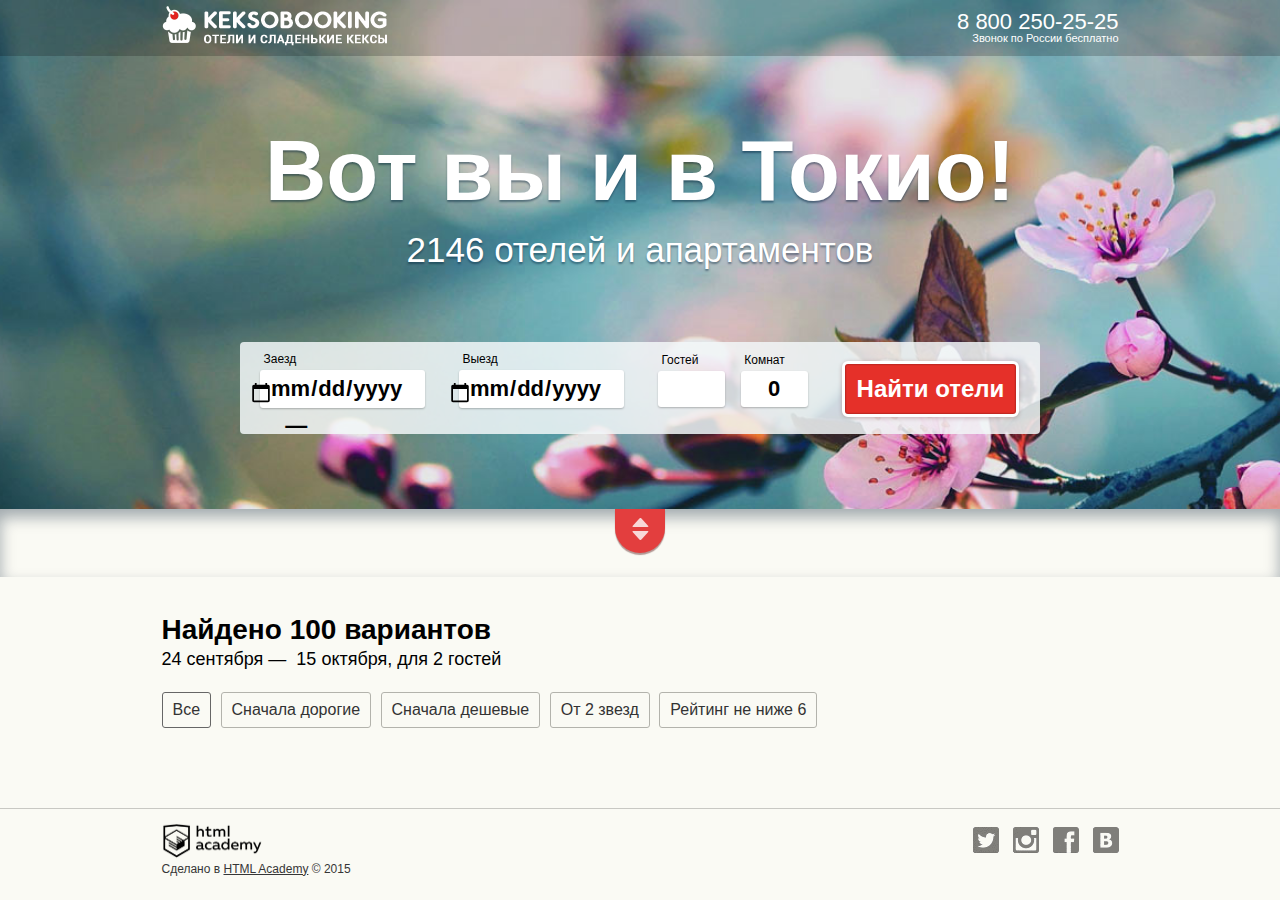
==== index.html @ b2d65ecd "Changes_Lesson7" ====
<!DOCTYPE html>
<html>
<head>
  <meta charset="utf-8">
  <link rel="stylesheet" href="css/main.css" media="screen" title="no title" charset="utf-8">
  <title>Кексобукинг. Отели в Токио</title>
</head>
   <body>

      <header class="header">
        <div class="center-wrapper clearfix">
          <a href="#" class="logo-link"><img src="img/logo.png" class="header-logo" width="225" height="40" alt="Keksobooking. Отели и сладенькие кексы" /></a>
          <div class="header-phone">
            <div class="header-phone-number">8 800 250-25-25</div>
            <div class="header-phone-comment">Звонок по России бесплатно</div>
          </div>
        </div>
      </header>

      <div class="welcome">
        <h1 class="welcome-title">Вот вы и в Токио!</h1>
        <div class="welcome-stats"><span class="welcome-stats-hotelscount">2146</span> отелей и апартаментов</div>
        <form class="searchform" method="get" id="searchform">
          <div class="searchform-group searchform-dates">
            <label class="searchform-label" for="date-from">Заезд</label>
            <input type="date" id="date-from" class="searchform-field searchform-dates-field-from" name="from" required>

            <label class="searchform-label" for="date-to">Выезд</label>
            <input type="date" id="date-to" class="searchform-field searchform-dates-field-to" name="to" required>
          </div>

          <div class="searchform-group searchform-guests">
            <label class="searchform-label" for="searchform-guests-number">Гостей</label>
            <input type="number" id="searchform-guests-number" class="searchform-field searchform-guests-field" name="guests" min="1" required>

            <label class="searchform-label" for="searchform-guests-rooms">Комнат</label>
            <input type="number" id="searchform-guests-rooms" class="searchform-field searchform-guests-field" name="rooms" min="1" required>
          </div>

          <button type="submit" class="searchform-submit">Найти отели</button>
        </form>
      </div>

      <div class="map map-hidden">
        <span class="map-switch"></span>
        <span class="map-close"></span>
      </div>

      <main class="hotels center-wrapper">
        <div class="hotels-title">
          <div class="hotels-title-count">Найдено <span class="hotels-title-count-number">100</span> вариантов</div>
          <div class="hotels-title-dates">
            <span class="hotels-title-dates-from">24 сентября</span> — 
            <span class="hotels-title-dates-to">15 октября</span>, для <span class="hotels-title-">2</span> гостей
          </div>
        </div>

        <div class="hotels-filters">
          <div role="button" class="hotel-filter hotel-filter-selected" id="filter-all">Все</div>
          <div role="button" class="hotel-filter" id="filter-expensive">Сначала дорогие</div>
          <div role="button" class="hotel-filter" id="filter-cheap">Сначала дешевые</div>
          <div role="button" class="hotel-filter" id="filter-2stars">От 2 звезд</div>
          <div role="button" class="hotel-filter" id="filter-6rating">Рейтинг не ниже 6</div>
        </div>

        <div class="hotels-list">

        </div>
      </main>

      <footer>
        <div class="center-wrapper">
          <section class="footer-logo">
            Сделано в <a href="http://htmlacademy.ru"><img src="img/htmlacademy-logo.png" class="footer-logo-image" width="100" alt="HTML Academy" />HTML Academy</a> &copy; 2015
          </section>
          <nav class="footer-social">
            <a href="https://twitter.com/htmlacademy_ru" alt="twitter" class="footer-social-item footer-social-item-twitter">Twitter</a>
            <a href="https://www.instagram.com/htmlacademy/" alt="instagram" class="footer-social-item footer-social-item-instagram">Instagtam</a>
            <a href="https://www.facebook.com/htmlacademy" alt="facebook" class="footer-social-item footer-social-item-facebook">Facebook</a>
            <a href="https://vk.com/htmlacademy" alt="vk" class="footer-social-item footer-social-item-vk">VK</a>
          </nav>
        </div>
      </footer>

      <div class="overlays">
        <div class="gallery-overlay hidden">
          <div class="gallery-overlay-close" role="button">&times;</div>
          <div class="gallery-overlay-preview"></div>
          <div class="gallery-overlay-controls">
            <div class="gallery-overlay-control gallery-overlay-control-left"></div>
            <div class="gallery-overlay-control gallery-overlay-control-right"></div>
          </div>
        </div>
      </div>

      <template id="hotel-template" style="display: none">
        <article class="hotel">
          <span class="hotel-stars"></span>
          <h3 class="hotel-name"></h3>
          <div class="hotel-distance"><span class="hotel-distance-kilometers"></span> до центра</div>
          <span class="hotel-rating"></span>
          <span class="hotel-favourite"></span>
          <ul class="hotel-amenities">
            <!--li class="hotel-amenity hotel-amenity-wifi">Wi-Fi</li>
            <li class="hotel-amenity hotel-amenity-breakfast">Завтрак</li>
            <li class="hotel-amenity hotel-amenity-parking">Парковка</li-->
          </ul>
          <a href="#" class="hotel-price"><span class="hotel-price-value">9700</span>&nbsp;<span class="rouble">руб.</span></a>
        </article>
      </template>

      <script src="lib/cookies.js"></script>
      <!--<script src="js/form-validation.js"></script>-->
      <script src="js/form-validation-mine.js"></script>
      <!--<script src="data/hotels.js"></script>-->
      <!--<script src="data/hotels-mine.js"></script>-->
      <!--<script src="js/hotels-list.js"></script>-->
      <!--<script src="js/hotels-list-mine.js"></script>-->
      <script src="js/hotels-list-prototype.js"></script>
      <script src="js/hotel.js"></script>
      <script src="js/gallery.js"></script>

   </body>
</html>
---- css/main.css ----
@font-face {
  font-family: "ALS Rubl";
  src: url(../fonts/rouble.otf) format("opentype");
  font-style: normal;
  font-weight: normal;
}

html, body {
  margin: 0;
  padding: 0;
}

body {
  background: #fafaf4;
  font: 14px/1.3 Roboto, Arial, sans-serif;
  min-width: 980px;
}

/* Common styles. */
.center-wrapper {
  box-sizing: border-box;
  margin: 0 auto;
  max-width: 957px;
}

.clearfix::after {
  content: '';
  display: block;
  clear: both;
}

.rouble {
  display: inline-block;
  line-height: 1.2;
  overflow: hidden;
  position: relative;
  text-indent: -2em;
  top: -1px;
  vertical-align: middle;
}

.rouble::after {
  content: 'a';
  font-family: "ALS Rubl";
}

.hidden {
  display: none;
}

/* Header */
.header {
  background: rgba(0, 0, 0, 0.2);
  color: #fff;
  margin-bottom: -56px;
  position: relative;
}

.header-logo {
  float: left;
  margin-top: 6px;
}

.header-phone {
  box-sizing: border-box;
  margin-left: 225px;
  line-height: 1;
  padding: 11px 0 12px;
  text-align: right;
}

.header-phone-number {
  font-size: 22px;
}

.header-phone-comment {
  font-size: 11px;
}

/* Big welcome block. */
.welcome {
  background: #5d93a0 url('../img/welcome-overlay.jpg') no-repeat;
  background-size: cover;
  background-position: center;
  padding: 56px 0 75px;
}

.welcome-title,
.welcome-stats {
  color: #fff;
  text-align: center;
  text-shadow: 0 2px 2px rgba(2, 33, 58, 0.46);
  max-width: 800px;
}

.welcome-title {
  font-size: 85px;
  margin: 60px auto 0;
}

.welcome-stats {
  font-size: 35px;
  margin: 0 auto 70px;
}

/* Search form */
.searchform {
  background: rgba(242, 247, 248, 0.85);
  border-radius: 4px;
  box-sizing: border-box;
  margin: 0 auto;
  padding: 27px 20px 25px;
  width: 800px;
}

.searchform-group {
  border: 0;
  display: inline-block;
  margin: 0;
  padding: 0;
}

.searchform-label {
  font-size: 12px;
  margin-left: 0.3em;
  margin-top: -1.5em;
  position: absolute;
}

.searchform-field {
  border: none;
  border-radius: 3px;
  box-shadow: 0 1px 2px rgba(0, 0, 0, 0.25);
  box-sizing: border-box;
  display: inline-block;
  font: bold 22px/36px Arial, sans-serif;
  padding: 0 10px;
  vertical-align: middle;
}

.searchform-dates-field-from,
.searchform-dates-field-to {
  margin-right: 30px;
  width: 165px;
}

::-webkit-inner-spin-button {
  display: none;
}

::-webkit-calendar-picker-indicator {
  position: absolute;
  margin-left: -1em;
  margin-top: 0.4em;
}

.searchform-dates-field-from::after {
  content: '—';
  display: inline-block;
  margin-left: 0.4em;
  position: absolute;
  text-align: center;
  width: 35px;
}

.searchform-guests-field {
  text-align: center;
  width: 67px;
}

.searchform-guests-field:first-of-type {
  margin-right: 12px;
}

.searchform-submit {
  background: #e53029;
  border: solid 3px #fff;
  border-radius: 6px;
  box-shadow: 0 1px 4px rgba(108, 42, 42, 0.32),
              inset 0 0 2px rgba(0, 0, 0, 0.58);
  box-sizing: border-box;
  color: #fff;
  display: inline-block;
  font: bold 24px/48px Roboto, Arial, sans-serif;
  height: 56px;
  margin: -8px 0 -8px 30px;
  padding: 0 12px;
  vertical-align: middle;
  white-space: nowrap;
}

/* Map preview */
.map {}

.map-hidden {
  box-shadow: inset 0 8px 15px rgba(0, 26, 46, 0.36);
  height: 68px;
  position: relative;
}

.map-switch {
  background: #e33e3e url('../img/map-switch.png') 50% 40% no-repeat;
  border-radius: 0 0 25px 25px;
  box-shadow: 0 2px 1px rgba(73, 1, 1, 0.4);
  cursor: pointer;
  height: 44px;
  left: 50%;
  margin-left: -25px;
  position: absolute;
  width: 50px;
}

/* Results list. */
.hotels {
  padding-top: 25px;
}

.hotels-title,
.hotels-filters,
.hotels-list {
  clear: both;
  padding: 10px 0;
}

.hotels-title {
  margin-top: 0;
}

.hotels-title-count {
  font-size: 28px;
  font-weight: bold;
}

.hotels-title-dates {
  font-size: 18px;
}

.hotels-filters {
  clear: both;
  color: #333;
  float: left;
  font: 16px Roboto, Arial, sans-serif;
  position: relative;
  white-space: nowrap;
}

.hotel-filter {
  border: solid 1px #b3b3ac;
  border-radius: 3px;
  cursor: pointer;
  display: inline-block;
  line-height: 34px;
  margin-right: 5px;
  padding: 0 10px;
}

.hotel-filter-selected {
  border-color: #666;
  cursor: default;
}

.hotel-filter-reset {
  font-size: 14px;
  cursor: pointer;
  position: absolute;
  right: 0;
  top: -2em;
}

.hotel-filter-reset::after {
  border: solid 1px #b3b3ac;
  border-radius: 2px;
  content: '×';
  cursor: pointer;
  display: inline-block;
  font-size: 22px;
  line-height: 22px;
  margin-left: 5px;
  padding: 0;
  text-align: center;
  text-indent: -1px;
  vertical-align: middle;
  width: 22px;
}

.hotels-list {
  font-size: 0;
  margin-right: -10px;
}

/* Singular result */
.hotel {
  background-color: #e8e5dc;
  background-image: url('../img/hotel-default.jpg');
  background-position: center;
  background-repeat: no-repeat;
  border-radius: 4px;
  box-sizing: border-box;
  color: #fff;
  display: inline-block;
  font-size: 14px;
  height: 230px;
  margin-bottom: 10px;
  margin-right: 10px;
  overflow: hidden;
  position: relative;
  text-align: left;
  vertical-align: top;
  width: 312px;
}

.hotel-nophoto {
  background-image: none;
}

.hotel-nophoto::before {
  bottom: 0;
  color: #aaa8a1;
  content: 'У этого отеля пока нет фото';
  font-size: 28px;
  font-weight: bold;
  text-align: center;
  left: 0;
  line-height: 1.1;
  padding: 88px 60px 0;
  position: absolute;
  right: 0;
  top: 0;
  z-index: 0;
}

.hotel-name {
  background: rgba(0, 0, 0, 0.45);
  font-size: 16px;
  font-weight: bold;
  margin: 0;
  padding: 14px 55px 20px 10px;
}

.hotel-stars {
  background: url('../img/star-icon.png') repeat-x;
  height: 9px;
  margin-left: 8px;
  margin-top: 4px;
  min-width: 11px;
  position: absolute;
  z-index: 1;
}

.hotel-stars-two {
  width: 22px;
}

.hotel-stars-three {
  width: 33px;
}

.hotel-stars-four {
  width: 44px;
}

.hotel-stars-five {
  width: 55px;
}

.hotel-distance {
  font-size: 11px;
  margin-left: 10px;
  margin-top: -1.8em;
  position: absolute;
}

.hotel-rating {
  background: #a9a9a9;
  border-radius: 2px;
  box-sizing: border-box;
  color: #fff;
  font: bold 24px/32px Roboto, Arial, sans-serif;
  right: 42px;
  position: absolute;
  text-align: center;
  top: 11px;
  width: 48px;
}

.hotel-rating-four {
  background: #9f9fb0;
}

.hotel-rating-five {
  background: #5b9ddb;
}

.hotel-rating-six {
  background: #21aec3;
}

.hotel-rating-seven {
  background: #21c38c;
}

.hotel-rating-eight {
  background: #78bc03;
}

.hotel-rating-nine {
  background: #eb8c05;
}

.hotel-rating-none {
  box-sizing: border-box;
  font-size: 10px;
  height: 32px;
  line-height: 1.2;
  padding-top: 5px;
  text-transform: uppercase;
}

.hotel-favourite {
  background: url('../img/heart-sprite.png') no-repeat 0 0;
  cursor: pointer;
  height: 19px;
  position: absolute;
  right: 10px;
  top: 18px;
  width: 22px;
}

.hotel-favourite-liked {
  background-position-x: -22px;
}

.hotel-amenities {
  bottom: 15px;
  left: 10px;
  list-style: none;
  line-height: 1;
  margin: 0;
  padding: 0;
  position: absolute;
}

.hotel-amenity {
  background: rgba(255, 255, 255, 0.7);
  border-radius: 15px;
  display: inline-block;
  height: 30px;
  margin: 0;
  overflow: hidden;
  padding: 0;
  position: relative;
  text-indent: -100em;
  width: 30px;
}

.hotel-amenity::after {
  background: url('../img/amenities-sprite.png') no-repeat;
  content: '';
  height: 23px;
  left: 3px;
  overflow: hidden;
  position: absolute;
  top: 3px;
  width: 23px;
}

.hotel-amenity-breakfast::after {
  background-position: 0 0;
}

.hotel-amenity-parking::after {
  background-position: -23px 0;
}

.hotel-amenity-wifi::after {
  background-position: -46px 0;
}

.hotel-price {
  background: #f2f2f2;
  bottom: 9px;
  border-radius: 3px;
  box-shadow: 0 1px 2px rgba(0, 0, 0, 0.28);
  color: #f23b3b;
  font: bold 28px/40px Roboto, Arial, sans-serif;
  padding: 0 10px;
  position: absolute;
  right: 9px;
  text-decoration: none;
}

.gallery-overlay {
  background: rgba(0, 0, 0, 0.8);
  bottom: 0;
  left: 0;
  overflow: auto;
  position: fixed;
  right: 0;
  top: 0;
  z-index: 1;
}

.gallery-overlay-close {
  color: #fff;
  cursor: pointer;
  font-size: 40px;
  position: absolute;
  right: 1ex;
  text-align: center;
  top: 0.5ex;
}

.gallery-overlay-preview {
  margin-top: 60px;
  max-height: 600px;
  min-height: 300px;
  text-align: center;
  vertical-align: middle;
  width: 100%;
}

.gallery-overlay-controls {
  text-align: center;
  margin-bottom: 30px;
}

.gallery-overlay-control {
  background: url('../img/control-sprite.png') no-repeat;
  cursor: pointer;
  display: inline-block;
  height: 40px;
  margin-top: 30px;
  opacity: 0.3;
  vertical-align: middle;
  width: 40px;
}

.gallery-overlay-control:hover {
  opacity: 1;
}

.gallery-overlay-control:active {
  transform: translate(0, 1px);
}

.gallery-overlay-control-right {
  background-position: -40px 0;
}

footer {
  border-top: solid 1px rgba(0, 0, 0, 0.2);
  margin-top: 50px;
  padding: 18px 0;
}

footer .center-wrapper {
  position: relative;
}

.footer-logo {
  color: #363636;
  font-size: 12px;
  margin-right: 200px;
  position: relative;
  padding-top: 35px;
}

.footer-logo a {
  color: #363636;
}

.footer-logo a:hover {
  color: #999;
}

.footer-logo-image {
  left:0;
  position: absolute;
  top: -5px;
}

.footer-social {
  position: absolute;
  right: 0;
  text-align: right;
  top: 0;
  width: 200px;
}

.footer-social-item {
  background: url('../img/social-sprite.gif') no-repeat;
  display: inline-block;
  font-size: 0;
  height: 26px;
  list-style: none;
  margin-left: 10px;
  overflow: hidden;
  text-indent: -1999em;
  vertical-align: top;
  width: 26px;
}

.footer-social-item-twitter {}
.footer-social-item-twitter:hover {
  background-position: 0 -26px;
}

.footer-social-item-instagram {
  background-position: -26px 0;
}

.footer-social-item-instagram:hover {
  background-position: -26px -26px;
}

.footer-social-item-facebook {
  background-position: -52px 0;
}

.footer-social-item-facebook:hover {
  background-position: -52px -26px;
}

.footer-social-item-vk {
  background-position: -78px 0;
}

.footer-social-item-vk:hover {
  background-position: -78px -26px;
}
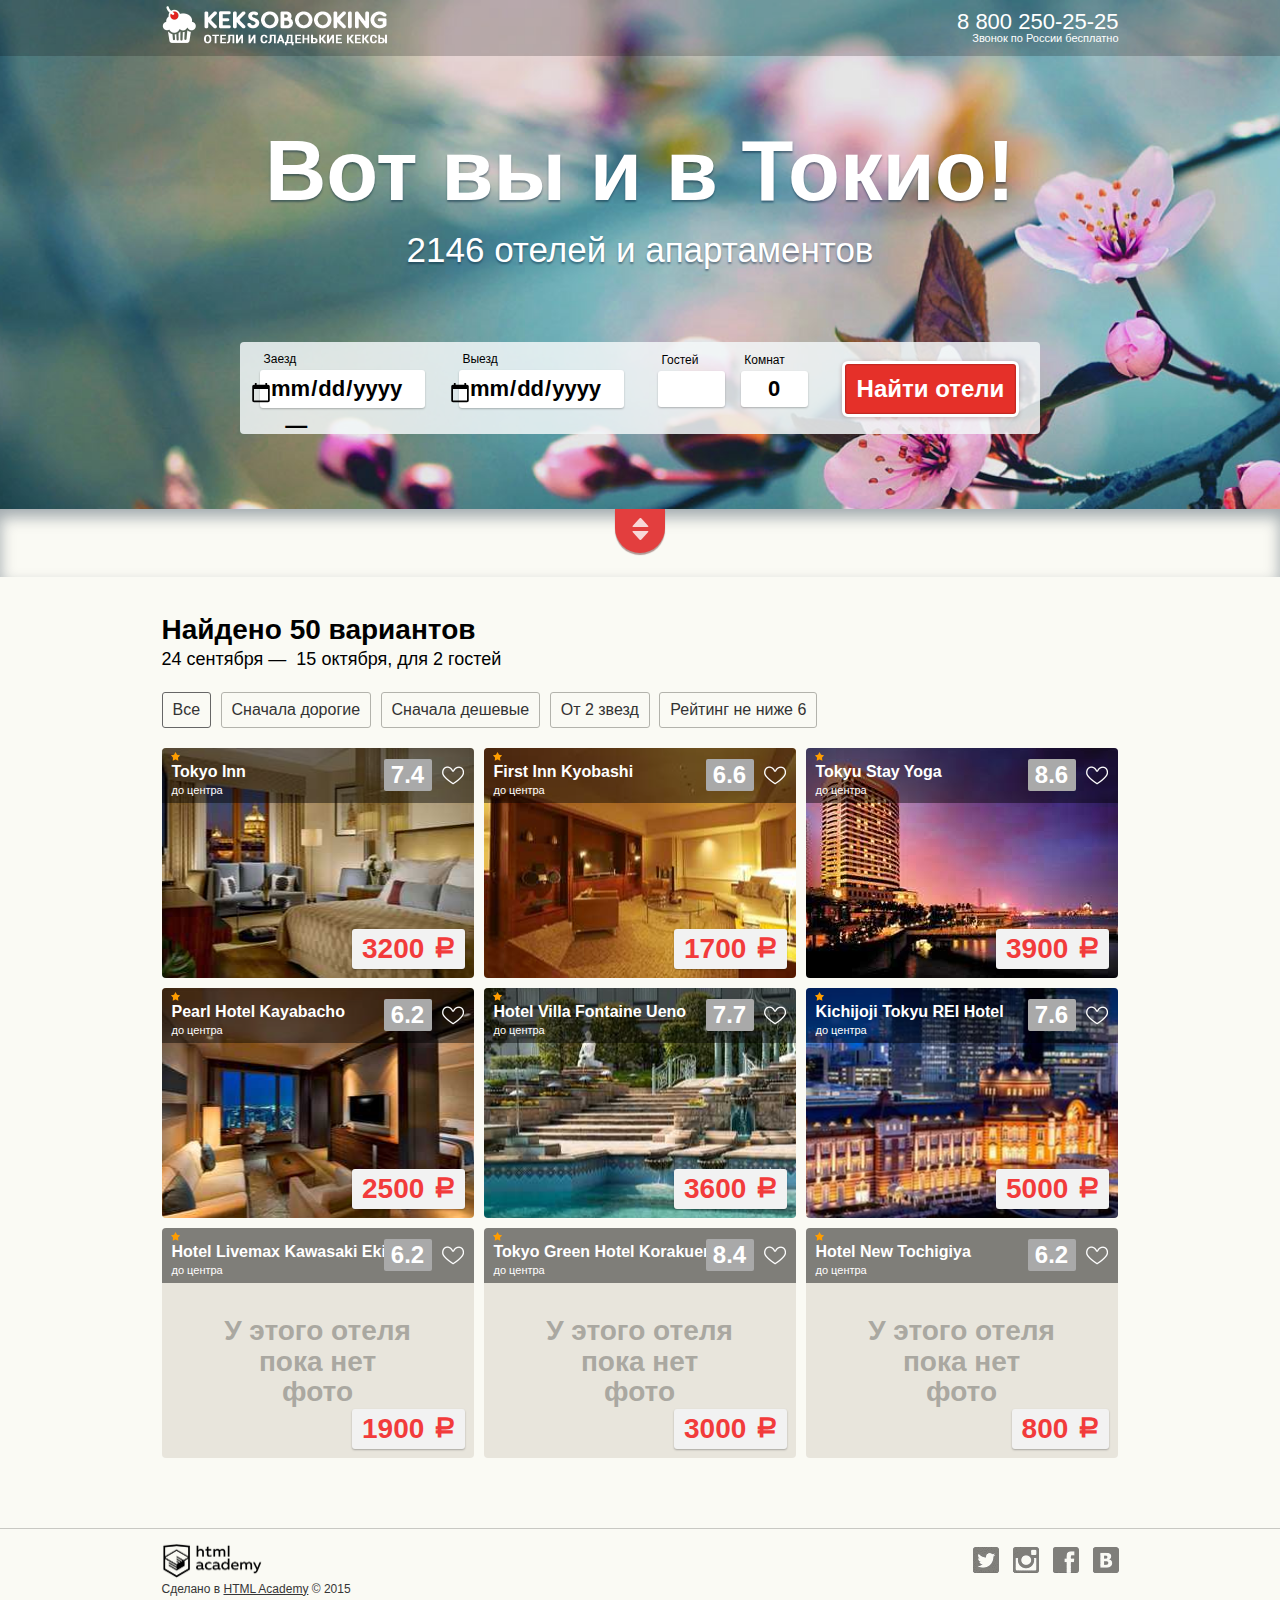
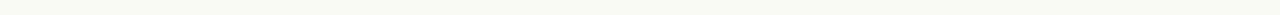
==== commit 2f32d6c1: "Changes_Lesson7_8" ====
--- a/index.html
+++ b/index.html
@@ -116,9 +116,9 @@
       <!--<script src="data/hotels-mine.js"></script>-->
       <!--<script src="js/hotels-list.js"></script>-->
       <!--<script src="js/hotels-list-mine.js"></script>-->
-      <script src="js/hotels-list-prototype.js"></script>
       <script src="js/hotel.js"></script>
       <script src="js/gallery.js"></script>
-
+      <script src="js/hotels-list-prototype.js"></script>
+     
    </body>
 </html>
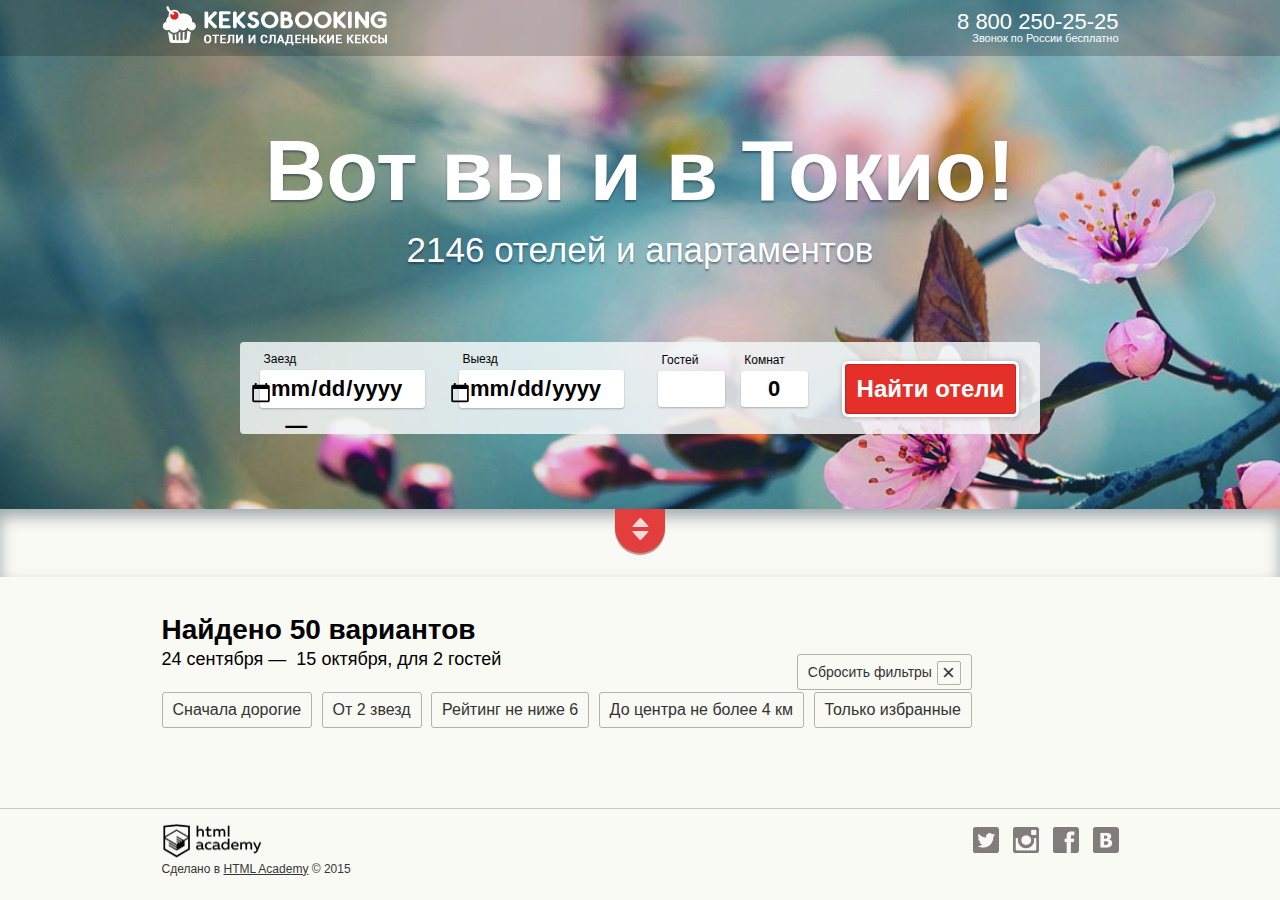
==== commit 5f2d7d5d: "Changes_Lesson8" ====
--- a/index.html
+++ b/index.html
@@ -5,120 +5,118 @@
   <link rel="stylesheet" href="css/main.css" media="screen" title="no title" charset="utf-8">
   <title>Кексобукинг. Отели в Токио</title>
 </head>
-   <body>
+<body>
 
-      <header class="header">
-        <div class="center-wrapper clearfix">
-          <a href="#" class="logo-link"><img src="img/logo.png" class="header-logo" width="225" height="40" alt="Keksobooking. Отели и сладенькие кексы" /></a>
-          <div class="header-phone">
-            <div class="header-phone-number">8 800 250-25-25</div>
-            <div class="header-phone-comment">Звонок по России бесплатно</div>
-          </div>
-        </div>
-      </header>
+<header class="header">
+  <div class="center-wrapper clearfix">
+    <a href="#" class="logo-link"><img src="img/logo.png" class="header-logo" width="225" height="40" alt="Keksobooking. Отели и сладенькие кексы" /></a>
+    <div class="header-phone">
+      <div class="header-phone-number">8 800 250-25-25</div>
+      <div class="header-phone-comment">Звонок по России бесплатно</div>
+    </div>
+  </div>
+</header>
 
-      <div class="welcome">
-        <h1 class="welcome-title">Вот вы и в Токио!</h1>
-        <div class="welcome-stats"><span class="welcome-stats-hotelscount">2146</span> отелей и апартаментов</div>
-        <form class="searchform" method="get" id="searchform">
-          <div class="searchform-group searchform-dates">
-            <label class="searchform-label" for="date-from">Заезд</label>
-            <input type="date" id="date-from" class="searchform-field searchform-dates-field-from" name="from" required>
+<div class="welcome">
+  <h1 class="welcome-title">Вот вы и в Токио!</h1>
+  <div class="welcome-stats"><span class="welcome-stats-hotelscount">2146</span> отелей и апартаментов</div>
+  <form class="searchform" method="get" id="searchform">
+    <div class="searchform-group searchform-dates">
+      <label class="searchform-label" for="date-from">Заезд</label>
+      <input tabindex="1" type="date" id="date-from" class="searchform-field searchform-dates-field-from" name="from" required>
 
-            <label class="searchform-label" for="date-to">Выезд</label>
-            <input type="date" id="date-to" class="searchform-field searchform-dates-field-to" name="to" required>
-          </div>
+      <label class="searchform-label" for="date-to">Выезд</label>
+      <input tabindex="1" type="date" id="date-to" class="searchform-field searchform-dates-field-to" name="to" required>
+    </div>
 
-          <div class="searchform-group searchform-guests">
-            <label class="searchform-label" for="searchform-guests-number">Гостей</label>
-            <input type="number" id="searchform-guests-number" class="searchform-field searchform-guests-field" name="guests" min="1" required>
+    <div class="searchform-group searchform-guests">
+      <label class="searchform-label" for="searchform-guests-number">Гостей</label>
+      <input tabindex="1" type="number" id="searchform-guests-number" class="searchform-field searchform-guests-field" name="guests" min="1" required>
 
-            <label class="searchform-label" for="searchform-guests-rooms">Комнат</label>
-            <input type="number" id="searchform-guests-rooms" class="searchform-field searchform-guests-field" name="rooms" min="1" required>
-          </div>
+      <label class="searchform-label" for="searchform-guests-rooms">Комнат</label>
+      <input tabindex="1" type="number" id="searchform-guests-rooms" class="searchform-field searchform-guests-field" name="rooms" min="1" required>
+    </div>
 
-          <button type="submit" class="searchform-submit">Найти отели</button>
-        </form>
-      </div>
+    <button tabindex="1" type="submit" class="searchform-submit">Найти отели</button>
+  </form>
+</div>
 
-      <div class="map map-hidden">
-        <span class="map-switch"></span>
-        <span class="map-close"></span>
-      </div>
+<div class="map map-hidden">
+  <span class="map-switch"></span>
+  <span class="map-close"></span>
+</div>
 
-      <main class="hotels center-wrapper">
-        <div class="hotels-title">
-          <div class="hotels-title-count">Найдено <span class="hotels-title-count-number">100</span> вариантов</div>
-          <div class="hotels-title-dates">
-            <span class="hotels-title-dates-from">24 сентября</span> — 
-            <span class="hotels-title-dates-to">15 октября</span>, для <span class="hotels-title-">2</span> гостей
-          </div>
-        </div>
+<main class="hotels center-wrapper">
+  <div class="hotels-title">
+    <div class="hotels-title-count">Найдено <span class="hotels-title-count-number"></span> вариантов</div>
+    <div class="hotels-title-dates">
+      <span class="hotels-title-dates-from">24 сентября</span> — 
+      <span class="hotels-title-dates-to">15 октября</span>, для <span class="hotels-title-">2</span> гостей
+    </div>
+  </div>
 
-        <div class="hotels-filters">
-          <div role="button" class="hotel-filter hotel-filter-selected" id="filter-all">Все</div>
-          <div role="button" class="hotel-filter" id="filter-expensive">Сначала дорогие</div>
-          <div role="button" class="hotel-filter" id="filter-cheap">Сначала дешевые</div>
-          <div role="button" class="hotel-filter" id="filter-2stars">От 2 звезд</div>
-          <div role="button" class="hotel-filter" id="filter-6rating">Рейтинг не ниже 6</div>
-        </div>
+  <form class="hotels-filters">
+    <div role="radio" aria-checked="false" tabindex="1" id="all" class="hotel-filter hotel-filter-reset hotel-filter-active">Сбросить фильтры</div>
+    <div role="radio" aria-checked="false" tabindex="1" id="expensive-first" class="hotel-filter hotel-filter-dropdown">Сначала дорогие</div>
+    <div role="radio" aria-checked="false" tabindex="1" id="stars" class="hotel-filter hotel-filter-dropdown">От 2 звезд</div>
+    <div role="radio" aria-checked="false" tabindex="1" id="min-rating" class="hotel-filter hotel-filter-dropdown">Рейтинг не ниже 6</div>
+    <div role="radio" aria-checked="false" tabindex="1" id="distance" class="hotel-filter hotel-filter-dropdown">До центра не более 4 км</div>
+    <div role="radio" aria-checked="false" tabindex="1" id="favorites" class="hotel-filter">Только избранные</div>
+  </form>
 
-        <div class="hotels-list">
+  <div class="hotels-list"></div>
+</main>
 
-        </div>
-      </main>
+<footer>
+  <div class="center-wrapper">
+    <section class="footer-logo">
+      Сделано в <a tabindex="1" href="http://htmlacademy.ru"><img src="img/htmlacademy-logo.png" class="footer-logo-image" width="100" alt="HTML Academy" />HTML Academy</a> &copy; 2015
+    </section>
+    <nav class="footer-social">
+      <a tabindex="1" href="https://twitter.com/htmlacademy_ru" alt="twitter" class="footer-social-item footer-social-item-twitter">Twitter</a>
+      <a tabindex="1" href="https://www.instagram.com/htmlacademy/" alt="instagram" class="footer-social-item footer-social-item-instagram">Instagtam</a>
+      <a tabindex="1" href="https://www.facebook.com/htmlacademy" alt="facebook" class="footer-social-item footer-social-item-facebook">Facebook</a>
+      <a tabindex="1" href="https://vk.com/htmlacademy" alt="vk" class="footer-social-item footer-social-item-vk">VK</a>
+    </nav>
+  </div>
+</footer>
 
-      <footer>
-        <div class="center-wrapper">
-          <section class="footer-logo">
-            Сделано в <a href="http://htmlacademy.ru"><img src="img/htmlacademy-logo.png" class="footer-logo-image" width="100" alt="HTML Academy" />HTML Academy</a> &copy; 2015
-          </section>
-          <nav class="footer-social">
-            <a href="https://twitter.com/htmlacademy_ru" alt="twitter" class="footer-social-item footer-social-item-twitter">Twitter</a>
-            <a href="https://www.instagram.com/htmlacademy/" alt="instagram" class="footer-social-item footer-social-item-instagram">Instagtam</a>
-            <a href="https://www.facebook.com/htmlacademy" alt="facebook" class="footer-social-item footer-social-item-facebook">Facebook</a>
-            <a href="https://vk.com/htmlacademy" alt="vk" class="footer-social-item footer-social-item-vk">VK</a>
-          </nav>
-        </div>
-      </footer>
+<div class="overlays">
+  <div class="gallery hidden">
+    <span class="gallery-close" role="button" tabindex="2">&times;</span>
+    <img class="gallery-picture" src="">
+    <div class="gallery-thumbnails-container">
+      <span role="button" tabindex="2" class="gallery-thumbnails-control gallery-thumbnails-control-prev">&larr;</span>
+      <div class="gallery-thumbnails"></div>
+      <span role="button" tabindex="2" class="gallery-thumbnails-control gallery-thumbnails-control-next">&rarr;</span>
+    </div>
+  </div>
+</div>
 
-      <div class="overlays">
-        <div class="gallery-overlay hidden">
-          <div class="gallery-overlay-close" role="button">&times;</div>
-          <div class="gallery-overlay-preview"></div>
-          <div class="gallery-overlay-controls">
-            <div class="gallery-overlay-control gallery-overlay-control-left"></div>
-            <div class="gallery-overlay-control gallery-overlay-control-right"></div>
-          </div>
-        </div>
-      </div>
+<template id="hotel-template" style="display: none">
+  <article class="hotel" role="banner" tabindex="1">
+    <span class="hotel-stars"></span>
+    <h3 class="hotel-name"></h3>
+    <div class="hotel-distance"><span class="hotel-distance-kilometers"></span> до центра</div>
+    <span class="hotel-rating"></span>
+    <span class="hotel-favourite" role="checkbox" tabindex="1"></span>
+    <ul class="hotel-amenities"></ul>
+    <a href="#" class="hotel-price" tabindex="1"><span class="hotel-price-value">9700</span>&nbsp;<span class="rouble">руб.</span></a>
+  </article>
 
-      <template id="hotel-template" style="display: none">
-        <article class="hotel">
-          <span class="hotel-stars"></span>
-          <h3 class="hotel-name"></h3>
-          <div class="hotel-distance"><span class="hotel-distance-kilometers"></span> до центра</div>
-          <span class="hotel-rating"></span>
-          <span class="hotel-favourite"></span>
-          <ul class="hotel-amenities">
-            <!--li class="hotel-amenity hotel-amenity-wifi">Wi-Fi</li>
-            <li class="hotel-amenity hotel-amenity-breakfast">Завтрак</li>
-            <li class="hotel-amenity hotel-amenity-parking">Парковка</li-->
-          </ul>
-          <a href="#" class="hotel-price"><span class="hotel-price-value">9700</span>&nbsp;<span class="rouble">руб.</span></a>
-        </article>
-      </template>
+  <li class="hotel-amenity"></li>
+
+  <div class="hotels-list-empty">
+    <h3>По этому запросу ничего не найдено</h3>
+    <p>Вероятно, стоит смягчить требования, например отменить выбранный фильтр.</p>
+  </div>
+</template>
 
       <script src="lib/cookies.js"></script>
-      <!--<script src="js/form-validation.js"></script>-->
-      <script src="js/form-validation-mine.js"></script>
-      <!--<script src="data/hotels.js"></script>-->
-      <!--<script src="data/hotels-mine.js"></script>-->
-      <!--<script src="js/hotels-list.js"></script>-->
-      <!--<script src="js/hotels-list-mine.js"></script>-->
+      <script src="js/form-validation-mine.js"></script>      
       <script src="js/hotel.js"></script>
       <script src="js/gallery.js"></script>
       <script src="js/hotels-list-prototype.js"></script>
-     
+
    </body>
 </html>
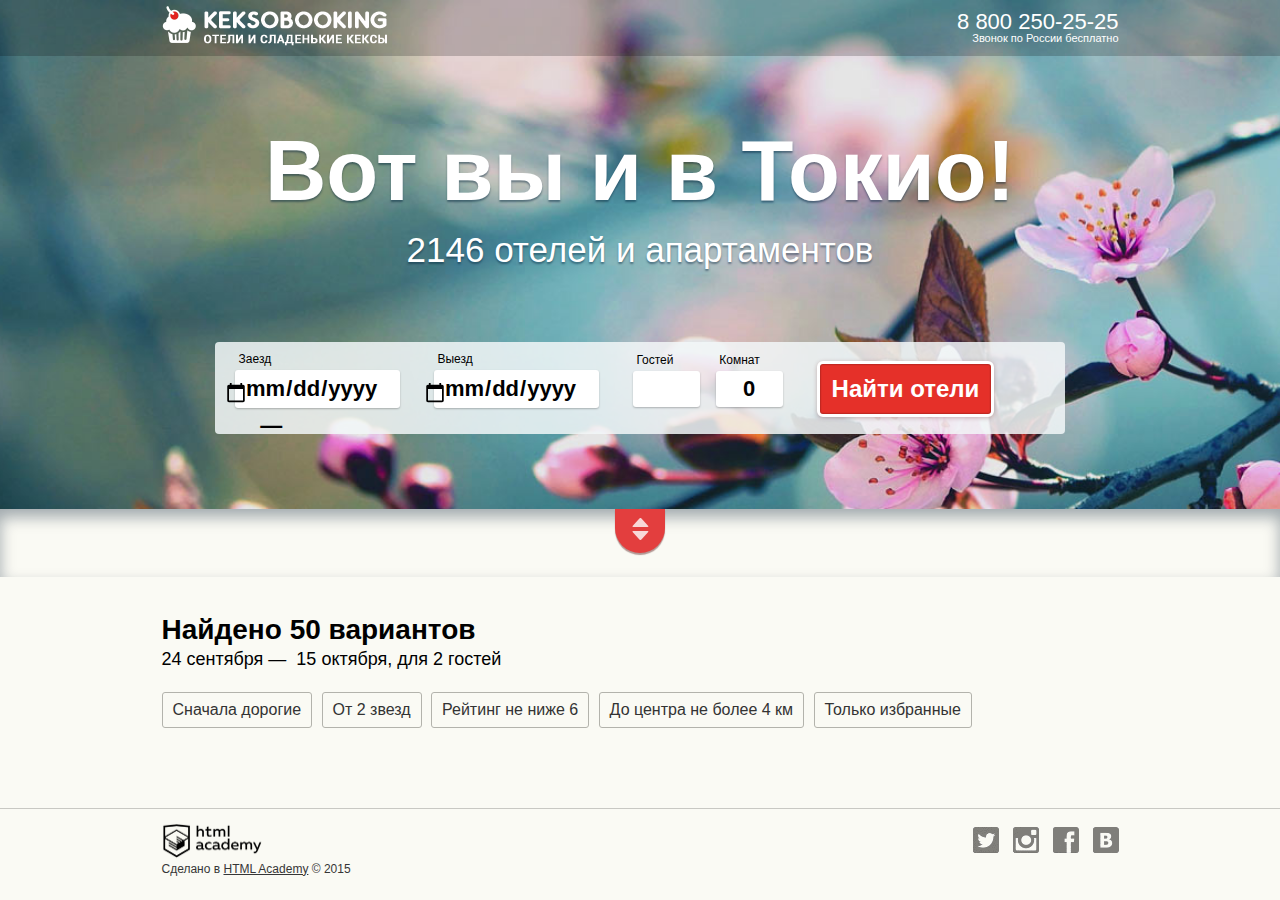
==== commit f0949553: "Changes_in_general" ====
--- a/index.html
+++ b/index.html
@@ -113,7 +113,9 @@
 </template>
 
       <script src="lib/cookies.js"></script>
-      <script src="js/form-validation-mine.js"></script>      
+      <script src="js/form-validation-mine.js"></script>
+      <script src="js/hotel-data.js"></script>
+      <script src="js/hotel-base.js"></script>
       <script src="js/hotel.js"></script>
       <script src="js/gallery.js"></script>
       <script src="js/hotels-list-prototype.js"></script>
--- a/css/main.css
+++ b/css/main.css
@@ -1,10 +1,3 @@
-@font-face {
-  font-family: "ALS Rubl";
-  src: url(../fonts/rouble.otf) format("opentype");
-  font-style: normal;
-  font-weight: normal;
-}
-
 html, body {
   margin: 0;
   padding: 0;
@@ -33,19 +26,17 @@
   display: inline-block;
   line-height: 1.2;
   overflow: hidden;
-  position: relative;
   text-indent: -2em;
-  top: -1px;
   vertical-align: middle;
 }
 
 .rouble::after {
-  content: 'a';
+  content: '$';
   font-family: "ALS Rubl";
 }
 
 .hidden {
-  display: none;
+  display: none !important;
 }
 
 /* Header */
@@ -80,7 +71,7 @@
 /* Big welcome block. */
 .welcome {
   background: #5d93a0 url('../img/welcome-overlay.jpg') no-repeat;
-  background-size: cover;
+  background-size: auto 100%;
   background-position: center;
   padding: 56px 0 75px;
 }
@@ -110,7 +101,7 @@
   box-sizing: border-box;
   margin: 0 auto;
   padding: 27px 20px 25px;
-  width: 800px;
+  width: 850px;
 }
 
 .searchform-group {
@@ -254,23 +245,29 @@
   padding: 0 10px;
 }
 
-.hotel-filter-selected {
-  border-color: #666;
-  cursor: default;
+.hotel-filter-active {
+  border-color: #999;
+  box-shadow: 0 0 3px #999, inset 0 0 3px #999;
 }
 
 .hotel-filter-reset {
-  font-size: 14px;
-  cursor: pointer;
-  position: absolute;
-  right: 0;
+  border: 0;
+  font-size: 12px;
+  cursor: pointer;
+  position: absolute;
+  left: 100%;
   top: -2em;
 }
 
+.hotel-filter-reset.hotel-filter-active {
+  display: none;
+}
+
 .hotel-filter-reset::after {
-  border: solid 1px #b3b3ac;
+  border: solid 1px red;
   border-radius: 2px;
   content: '×';
+  color: red;
   cursor: pointer;
   display: inline-block;
   font-size: 22px;
@@ -288,10 +285,24 @@
   margin-right: -10px;
 }
 
+.hotels-list-empty {
+  font-size: 14px;
+  text-align: center;
+}
+
+.hotels-list-empty h3 {
+  margin-bottom: 0.2em;
+}
+
+.hotels-list-empty p {
+  margin-top: 0.5em;
+}
+
 /* Singular result */
 .hotel {
   background-color: #e8e5dc;
   background-image: url('../img/hotel-default.jpg');
+  background-size: cover;
   background-position: center;
   background-repeat: no-repeat;
   border-radius: 4px;
@@ -445,7 +456,7 @@
   border-radius: 15px;
   display: inline-block;
   height: 30px;
-  margin: 0;
+  margin: 0 5px 0 0;
   overflow: hidden;
   padding: 0;
   position: relative;
@@ -489,64 +500,6 @@
   text-decoration: none;
 }
 
-.gallery-overlay {
-  background: rgba(0, 0, 0, 0.8);
-  bottom: 0;
-  left: 0;
-  overflow: auto;
-  position: fixed;
-  right: 0;
-  top: 0;
-  z-index: 1;
-}
-
-.gallery-overlay-close {
-  color: #fff;
-  cursor: pointer;
-  font-size: 40px;
-  position: absolute;
-  right: 1ex;
-  text-align: center;
-  top: 0.5ex;
-}
-
-.gallery-overlay-preview {
-  margin-top: 60px;
-  max-height: 600px;
-  min-height: 300px;
-  text-align: center;
-  vertical-align: middle;
-  width: 100%;
-}
-
-.gallery-overlay-controls {
-  text-align: center;
-  margin-bottom: 30px;
-}
-
-.gallery-overlay-control {
-  background: url('../img/control-sprite.png') no-repeat;
-  cursor: pointer;
-  display: inline-block;
-  height: 40px;
-  margin-top: 30px;
-  opacity: 0.3;
-  vertical-align: middle;
-  width: 40px;
-}
-
-.gallery-overlay-control:hover {
-  opacity: 1;
-}
-
-.gallery-overlay-control:active {
-  transform: translate(0, 1px);
-}
-
-.gallery-overlay-control-right {
-  background-position: -40px 0;
-}
-
 footer {
   border-top: solid 1px rgba(0, 0, 0, 0.2);
   margin-top: 50px;
@@ -628,3 +581,92 @@
 .footer-social-item-vk:hover {
   background-position: -78px -26px;
 }
+
+.overlays {
+  position: absolute;
+  z-index: 2;
+}
+
+.gallery {
+  background: rgba(0, 0, 0, 0.8);
+  display: flex;
+  flex-direction: column;
+  justify-content: center;
+  height: 100%;
+  left: 0;
+  overflow: auto;
+  position: fixed;
+  text-align: center;
+  top: 0;
+  width: 100%;
+}
+
+.gallery-close {
+  color: #fff;
+  cursor: pointer;
+  font-size: 3em;
+  position: absolute;
+  right: 0.5ex;
+  top: 0;
+  user-select: none;
+  -moz-user-select: none;
+  -ms-user-select: none;
+  -webkit-user-select: none;
+}
+
+.gallery-picture {
+  height: 400px;
+  margin: 20px auto;
+}
+
+.gallery-thumbnails-container {
+  color: #fff;
+  display: inline-block;
+  margin: 0 auto;
+  max-width: 90%;
+  position: relative;
+}
+
+.gallery-thumbnails {
+  overflow: auto;
+  padding: 10px;
+  white-space: nowrap;
+}
+
+.gallery-thumbnails-image {
+  cursor: pointer;
+  height: 70px;
+  margin-right: 10px;
+}
+
+.gallery-thumbnails-image.active {
+  outline: solid 5px #fff;
+  cursor: default;
+}
+
+.gallery-thumbnails-control {
+  background: url('../img/control-sprite.png');
+  cursor: pointer;
+  height: 40px;
+  margin-top: -20px;
+  opacity: 0.3;
+  overflow: hidden;
+  position: absolute;
+  top: 50%;
+  width: 40px;
+}
+
+.gallery-thumbnails-control:hover,
+.gallery-thumbnails-control:active {
+  opacity: 1;
+}
+
+.gallery-thumbnails-control-prev {
+  left: -60px;
+}
+
+.gallery-thumbnails-control-next {
+  background-position: -40px 0;
+  left: 100%;
+  margin-left: 10px;
+}
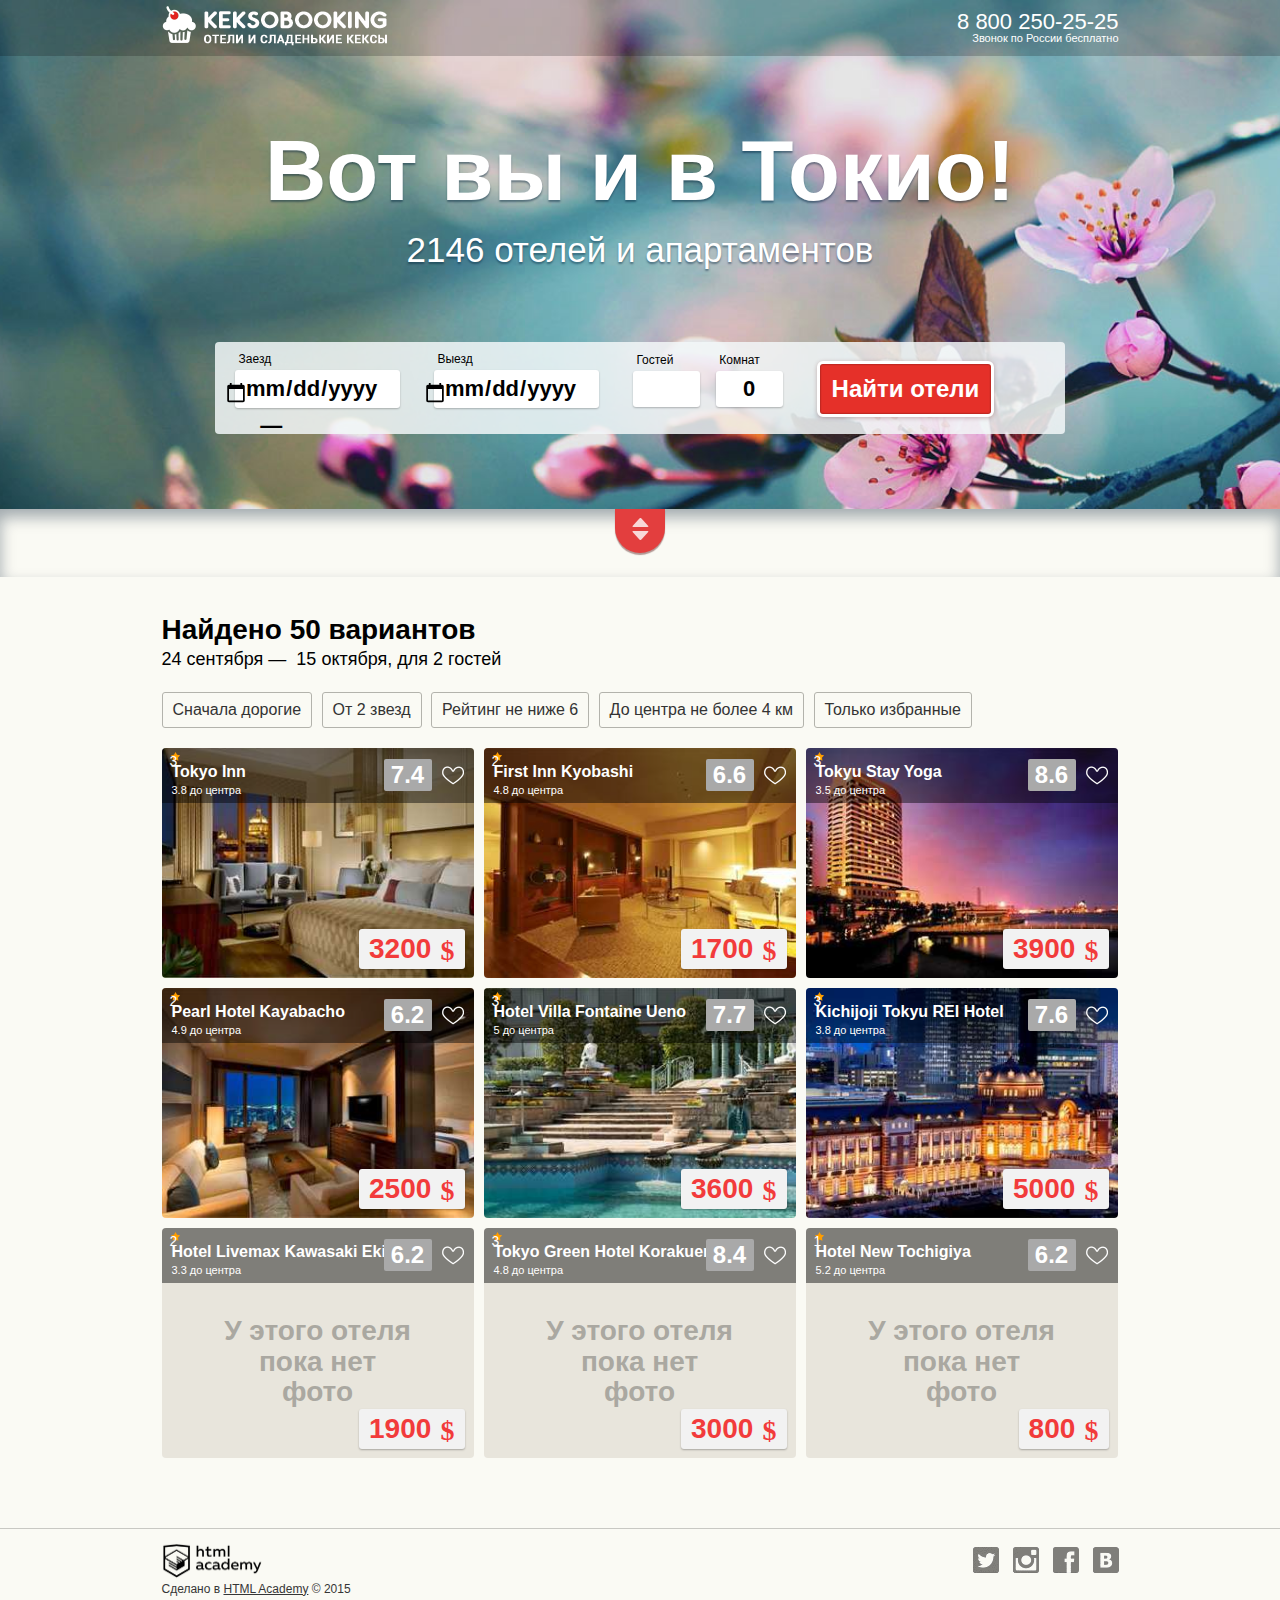
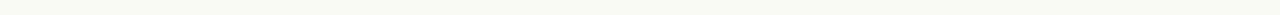
==== commit 9e77d079: "Changes_Lesson9_3" ====
--- a/index.html
+++ b/index.html
@@ -56,7 +56,7 @@
   </div>
 
   <form class="hotels-filters">
-    <div role="radio" aria-checked="false" tabindex="1" id="all" class="hotel-filter hotel-filter-reset hotel-filter-active">Сбросить фильтры</div>
+    <div role="radio" aria-checked="false" tabindex="1" id="all" class="hotel-filter hotel-filter-reset">Сбросить фильтры</div>
     <div role="radio" aria-checked="false" tabindex="1" id="expensive-first" class="hotel-filter hotel-filter-dropdown">Сначала дорогие</div>
     <div role="radio" aria-checked="false" tabindex="1" id="stars" class="hotel-filter hotel-filter-dropdown">От 2 звезд</div>
     <div role="radio" aria-checked="false" tabindex="1" id="min-rating" class="hotel-filter hotel-filter-dropdown">Рейтинг не ниже 6</div>
--- a/css/main.css
+++ b/css/main.css
@@ -656,8 +656,13 @@
   width: 40px;
 }
 
-.gallery-thumbnails-control:hover,
-.gallery-thumbnails-control:active {
+.gallery-thumbnails-control-prev:hover:not(.no-hover),
+.gallery-thumbnails-control-prev:active:not(.no-hover) {
+  opacity: 1;
+}
+
+.gallery-thumbnails-control-next:hover:not(.no-hover),
+.gallery-thumbnails-control-next:active:not(.no-hover) {
   opacity: 1;
 }
 
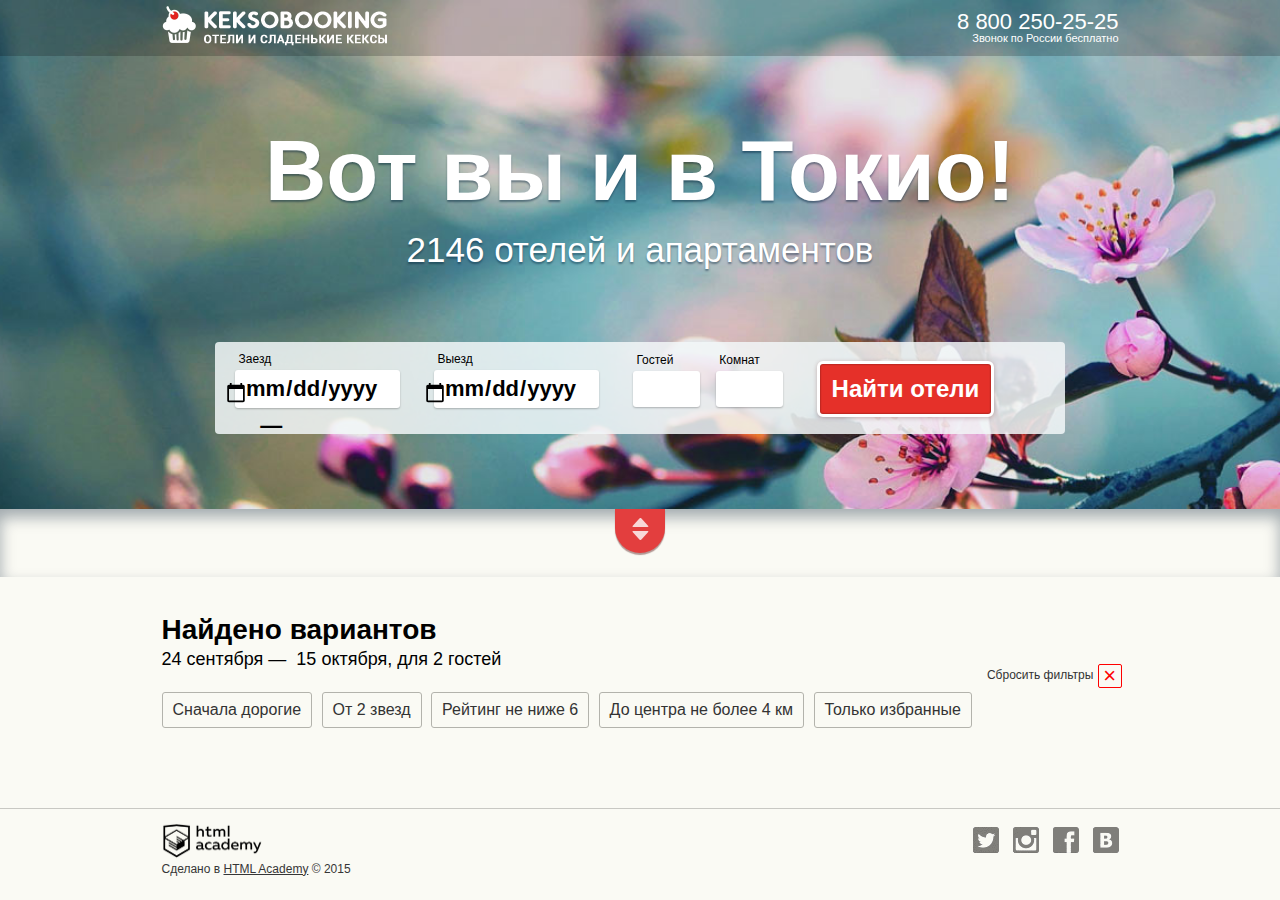
==== commit 56d6539d: "Changes_Lesson9_4" ====
--- a/index.html
+++ b/index.html
@@ -113,12 +113,7 @@
 </template>
 
       <script src="lib/cookies.js"></script>
-      <script src="js/form-validation-mine.js"></script>
-      <script src="js/hotel-data.js"></script>
-      <script src="js/hotel-base.js"></script>
-      <script src="js/hotel.js"></script>
-      <script src="js/gallery.js"></script>
-      <script src="js/hotels-list-prototype.js"></script>
+      <script src="lib/require.min.js" data-main='hotels-list-prototype'></script>
 
    </body>
 </html>
